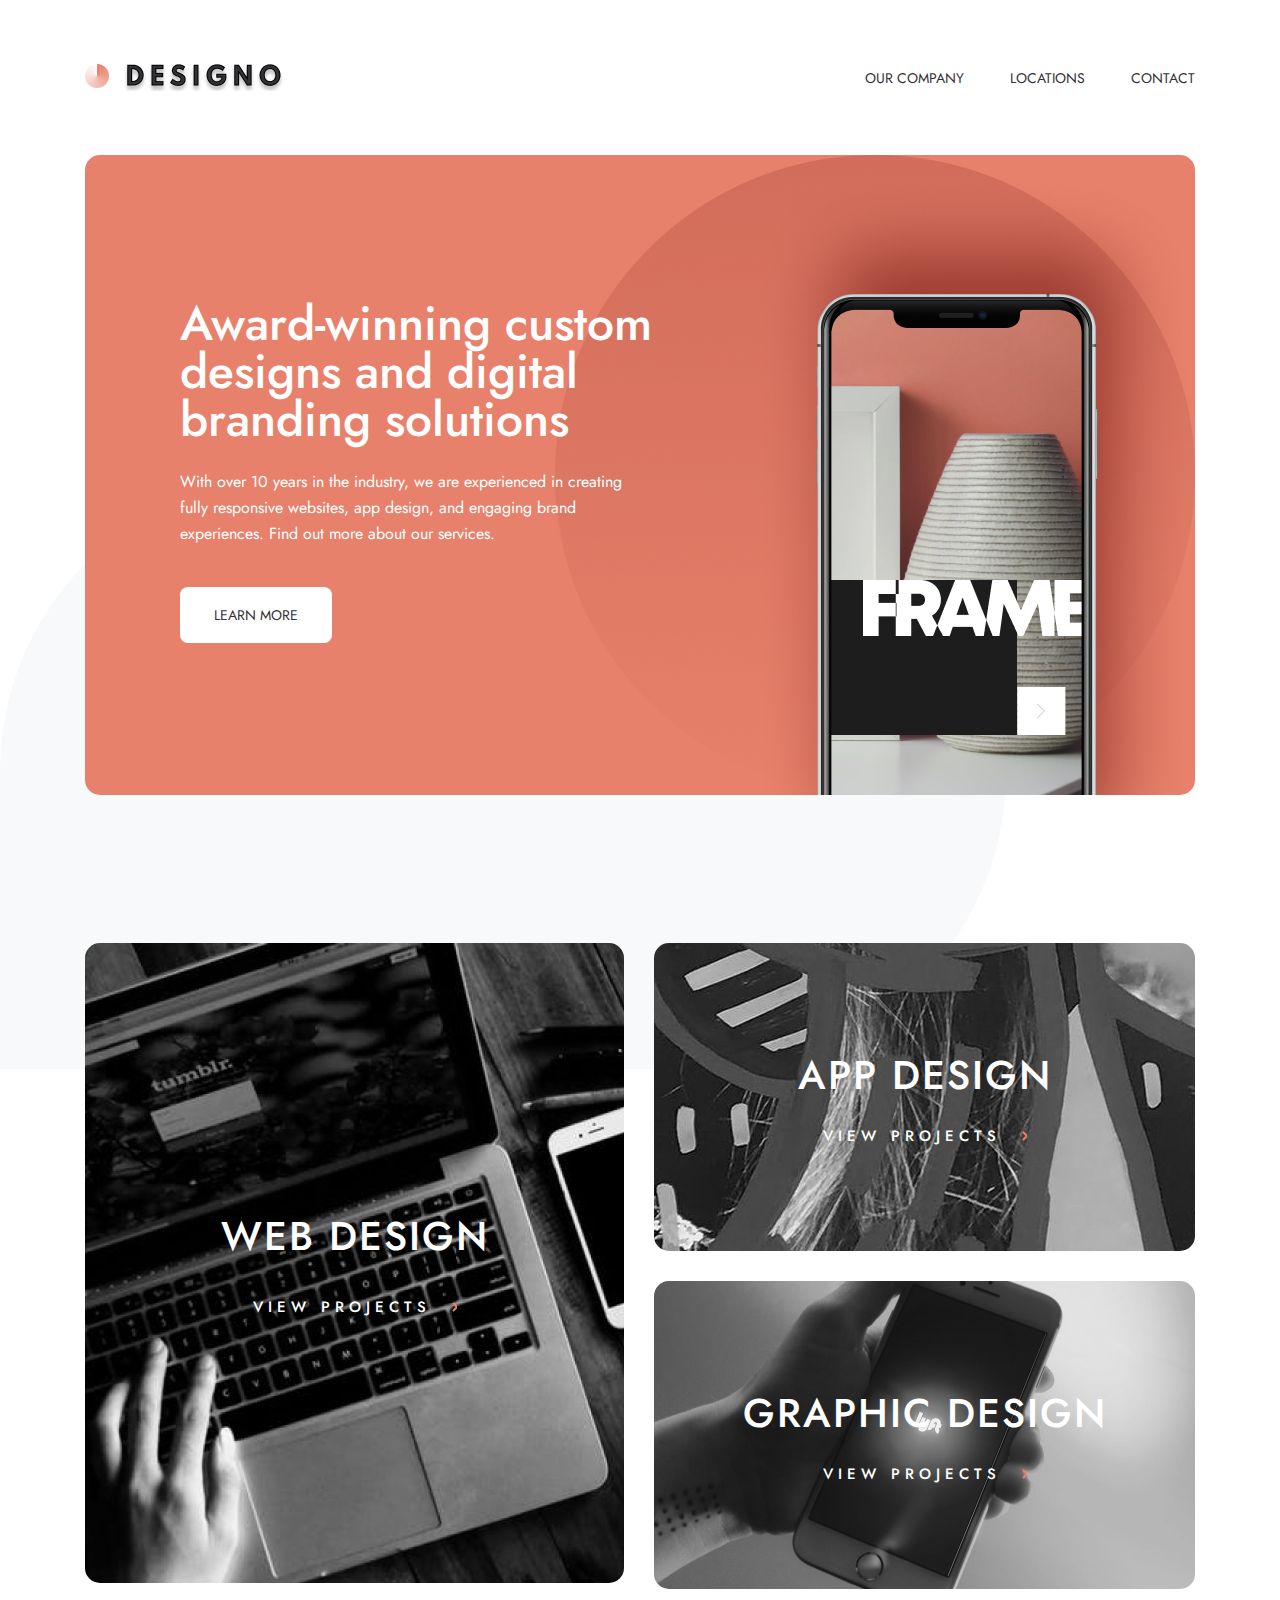
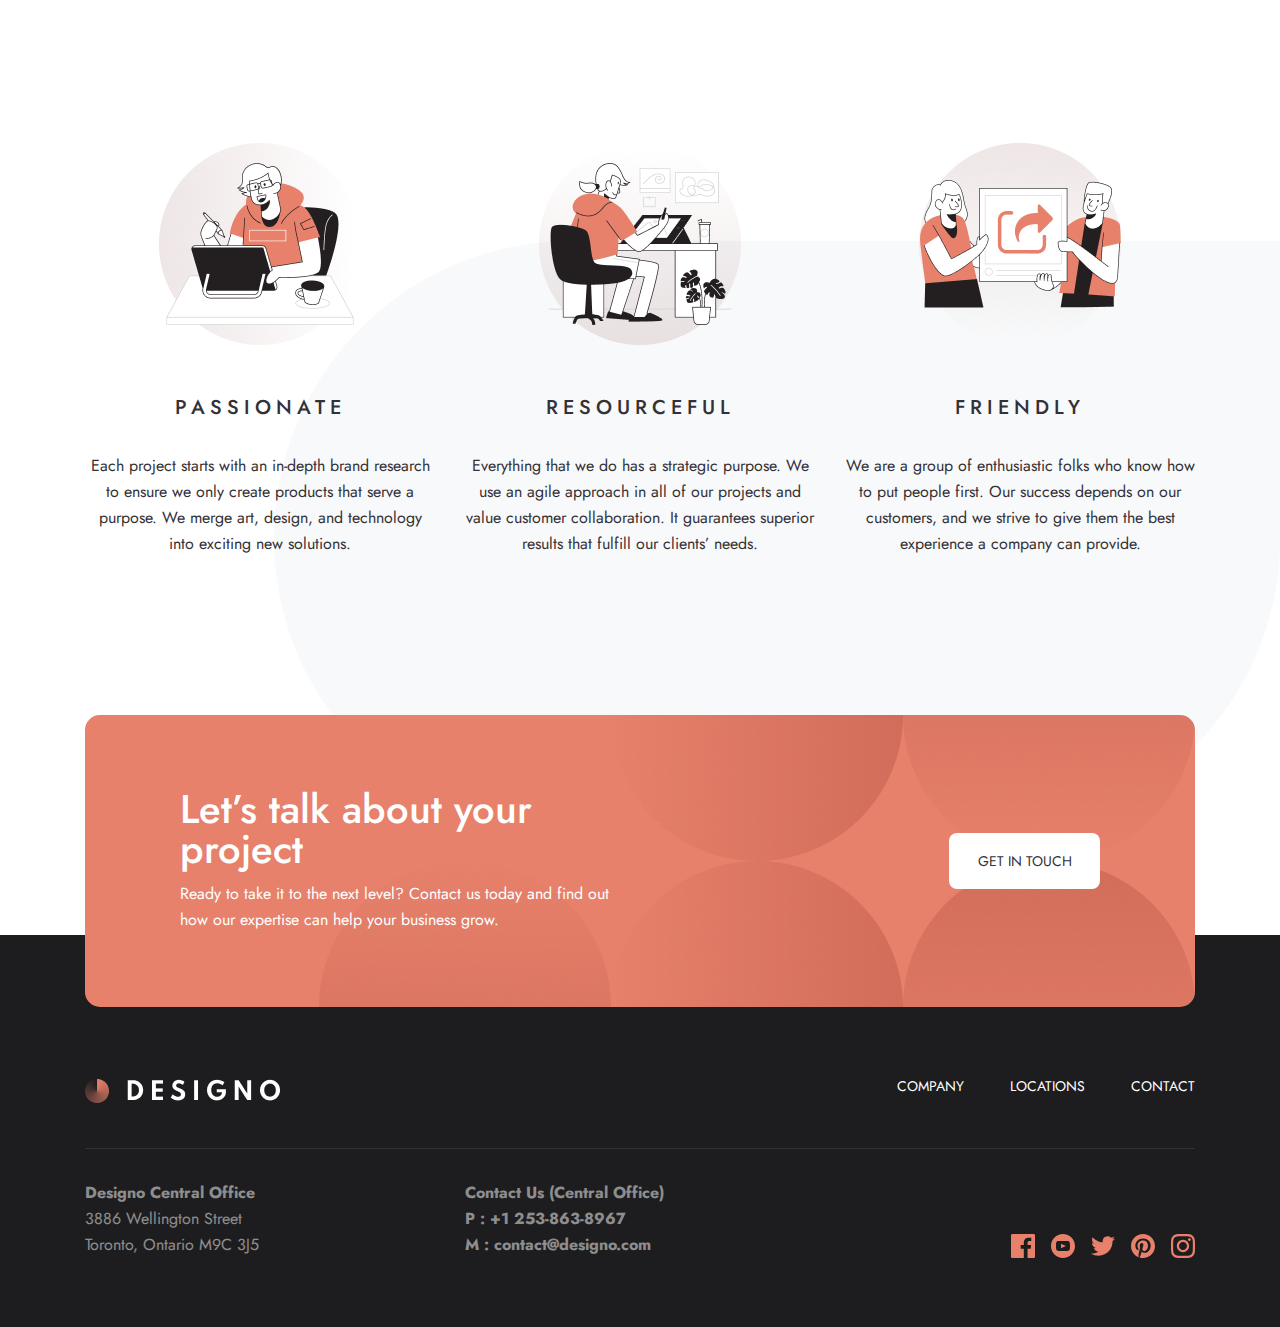
==== 01/index.html @ c0228f91 "finish footer section" ====
<!DOCTYPE html>
<html lang="en">
  <head>
    <meta charset="UTF-8" />
    <meta name="viewport" content="width=device-width, initial-scale=1.0" />
    <link rel="preconnect" href="https://fonts.googleapis.com" />
    <link rel="preconnect" href="https://fonts.gstatic.com" crossorigin />
    <link
      href="https://fonts.googleapis.com/css2?family=Jost:wght@400;500&family=Open+Sans:ital,wght@0,300;0,400;0,500;0,600;0,700;0,800;1,300;1,400;1,500;1,600;1,700;1,800&family=Oswald:wght@200;300;500;700&display=swap"
      rel="stylesheet"
    />

    <link rel="stylesheet" href="style.css" />
    <title>Document</title>
  </head>
  <body>
    <heder
      ><section>
        <div class="header_conteiner">
          <a class="header_logo" href="#"
            ><img class="logo_img" src="img/Group 13.png" alt=""
          /></a>
          <nav>
            <ul>
              <li><a href="#">OUR COMPANY</a></li>
              <li><a href="#">LOCATIONS</a></li>
              <li><a href="#">CONTACT</a></li>
            </ul>
          </nav>
        </div>
      </section></heder
    >
    <main>
      <div class="main_conteiner">
        <section>
          <div class="fist_section">
            <h1>Award-winning custom designs and digital branding solutions</h1>

            <p>
              With over 10 years in the industry, we are experienced in creating
              fully responsive websites, app design, and engaging brand
              experiences. Find out more about our services.
            </p>
            <a class="frame_button" href="#">Learn More</a>
          </div>
        </section>
        <section>
          <div class="second_section">
            <div class="second_section_item left_item">
              <div class="hover_item">
                <h2>WEB DESIGN</h2>
                <a href="#">VIEW PROJECTS</a>
              </div>
            </div>
            <div class="second_section_item right_item">
              <div class="right_item__first">
                <div class="hover_item">
                  <h2>APP DESIGN</h2>
                  <a href="#">VIEW PROJECTS</a>
                </div>
              </div>
              <div class="right_item__second">
                <div class="hover_item">
                  <h2>GRAPHIC DESIGN</h2>
                  <a href="#">VIEW PROJECTS</a>
                </div>
              </div>
            </div>
          </div>
        </section>
        <section>
          <div class="three_section_container">
            <div>
              <img src="./img/Group 23.png" alt="" />
              <h2>PASSIONATE</h2>
              <p>
                Each project starts with an in-depth brand research to ensure we
                only create products that serve a purpose. We merge art, design,
                and technology into exciting new solutions.
              </p>
            </div>
            <div>
              <img src="./img/Group 22.png" alt="" />
              <h2>RESOURCEFUL</h2>
              <p>
                Everything that we do has a strategic purpose. We use an agile
                approach in all of our projects and value customer
                collaboration. It guarantees superior results that fulfill our
                clients’ needs.
              </p>
            </div>
            <div>
              <img src="./img/Group 21.png" alt="" />
              <h2>FRIENDLY</h2>
              <p>
                We are a group of enthusiastic folks who know how to put people
                first. Our success depends on our customers, and we strive to
                give them the best experience a company can provide.
              </p>
            </div>
          </div>
        </section>
      </div>
    </main>
    <footer>
      <section>
        <div class="touch">
          <div class="touch__content">
            <h2>Let’s talk about your project</h2>
            <p>
              Ready to take it to the next level? Contact us today and find out
              how our expertise can help your business grow.
            </p>
          </div>
          <a href="#">Get in touch</a>
        </div>
        <div class="footer-container">
          <div class="footer-container__menu">
            <div><img src="./img/logo-footer.png" alt="logo-footer" /></div>
            <div class="footer_menu">
              <ul>
                <li><a href="#">COMPANY</a></li>
                <li><a href="#">LOCATIONS</a></li>
                <li><a href="#">CONTACT</a></li>
              </ul>
            </div>
          </div>
          <div class="footer-container__content">
            <div
              class="footer-container__content__item footer-container__content_text"
            >
              <h2>Designo Central Office</h2>
              <p>3886 Wellington Street</p>
              <p>Toronto, Ontario M9C 3J5</p>
            </div>
            <div
              class="footer-container__content__item footer-container__content_text-2"
            >
              <p>Contact Us (Central Office)</p>
              <p>P : +1 253-863-8967</p>
              <p>M : contact@designo.com</p>
            </div>
            <div class="footer-container__content__item footer-container__content__item_logo">
              <a href="#"></a>
              <a href="#"></a>
              <a href="#"></a>
              <a href="#"></a>
              <a href="#"></a>
            </div>
          </div>
        </div>
      </section>
    </footer>
    <script src="style.css"></script>
  </body>
</html>
---- 01/style.css ----
* {
  margin: 0;
  padding: 0;
  box-sizing: border-box;
}

body {
  font-family: "Jost", sans-serif;
  font-size: 14px;
  line-height: 14px;
  color: #333136;
}
main {
  max-width: 1440px;
  margin: 0 auto;
}
section {
  max-width: 1110px;
  margin: 0 auto;
}
.header_conteiner {
  display: flex;
  justify-content: space-between;
  align-items: center;
  height: 155px;
}
.logo_img {
  line-height: 0;
  height: 26;
  width: 202;
}
li {
  display: inline-block;
  margin-left: 42px;
}
a {
  text-decoration: none;
  color: #333136;
}
li a:hover {
  text-decoration: underline;
}
.header_logo {
  line-height: 0;
}
.fist_section {
  padding: 145px 0 0 95px;
  color: white;
  width: 100%;
  height: 640px;
  background: url("./img/Group\ 64\ Copy.png"), url("./img/Oval.png"), #e7816b;
  background-repeat: no-repeat;
  background-position: bottom right;
  border-radius: 15px;
  margin-bottom: 148px;
}
.fist_section h1 {
  margin-bottom: 25px;
  width: 540px;
  font-size: 48px;
  font-weight: 500;
  line-height: 48px;
}
.fist_section p {
  width: 445px;
  font-size: 16px;
  font-weight: 400;
  line-height: 26px;
  margin-bottom: 40px;
}
.frame_button,
.touch a {
  width: 152px;
  height: 56px;
  display: flex;
  justify-content: center;
  align-items: center;
  text-transform: uppercase;
  background: white;
  border-radius: 8px;
  transition: all 0.5s cubic-bezier(0.95, 0.05, 0.795, 0.035);
}

.frame_button:hover,
.touch a:hover {
  background: #ffad9b;
  color: white;
}
main {
  background: url("./img/Rectangle.png"), url("./img/Rectangle\ Copy\ 4.png");
  background-repeat: no-repeat;
  background-position: left top 320px, right bottom 100px;
}
.second_section {
  display: flex;
  gap: 30px;
  color: white;
}

.second_section h2 {
  font-size: 40px;
  font-weight: 500;
  line-height: 48px;
  letter-spacing: 2px;
}

.second_section a {
  color: white;
  font-size: 15px;
  font-weight: 500;
  text-transform: uppercase;
  letter-spacing: 5px;
  background-image: url("./img/Path\ 5.png");
  background-repeat: no-repeat;
  background-position: right center;
  padding-right: 26px;
}
.second_section_item {
  width: 541px;
  height: 640px;
  margin-bottom: 160px;
  background-repeat: no-repeat;
  background-size: cover;
  background-position: center center;
}

.left_item {
  background-image: url("./img/Bitmap_1.png");
  border-radius: 15px;
}

.right_item {
  display: flex;
  flex-direction: column;
  gap: 30px;
}

.right_item div {
  border-radius: 15px;
  width: 541px;
  height: 308px;
  display: flex;
  flex-direction: column;
  justify-content: center;
  align-items: center;
  gap: 30px;
}

.right_item__first {
  background-image: url("./img/Bitmap_2.png");
}

.right_item__second {
  background-image: url("./img/Bitmap_3.png");
}

.hover_item {
  width: 100%;
  height: 100%;
  border-radius: inherit;
  display: flex;
  flex-direction: column;
  justify-content: center;
  align-items: center;
  gap: 40px;
  transition: background 0.5s ease-in-out;
}

.hover_item:hover {
  background: rgba(231, 129, 107, 0.8);
}

.three_section_container {
  display: flex;
  justify-content: space-between;
  gap: 30px;
}
.three_section_container div {
  text-align: center;
  width: 350px;
  min-height: 792px;
}
.three_section_container div h2 {
  margin: 48px 0 32px 0;
  padding: 0 74px;
  font-size: 20px;
  font-weight: 500;
  line-height: 26px;
  letter-spacing: 5px;
  word-wrap: break-word;
}
.three_section_container div p {
  font-size: 16px;
  font-weight: 400;
  line-height: 26px;
  word-wrap: break-word;
}

footer {
  background: rgba(29, 28, 30, 1);
  min-height: 392px;
  position: relative;
  padding-top: 144px;
}
.touch {
  height: 292px;
  max-width: 1110px;
  width: 100%;
  background: #e7816b;
  border-radius: 15px;
  position: absolute;
  top: -220px;
  background-image: url("./img/Group\ 31.png");
  background-repeat: no-repeat;
  background-position: right center;
  display: flex;
  justify-content: center;
  align-items: center;
  padding: 0 95px;
  column-gap: 310px;
}
.touch a {
  padding: 18px 18px;
}
.touch__content {
  max-width: 459px;
  color: white;
  padding-right: 10px;
}
.touch__content h2 {
  font-size: 40px;
  font-weight: 500;
  line-height: 40px;
  margin-bottom: 12px;
}
.touch__content p {
  font-size: 16px;
  line-height: 26px;
}
.footer-container__menu {
  display: flex;
  justify-content: space-between;
  padding-bottom: 40px;
  border-bottom: 1px solid rgb(255, 255, 255, 0.095);
}
.footer_menu a {
  color: white;
}
.footer-container__content {
  display: flex;
  justify-content: space-between;
  margin-top: 31px;
}
.footer-container__content__item {
  width: 350px;
  height: 78px;
}

.footer-container__content_text,
.footer-container__content_text-2 {
  color: rgb(255, 255, 255);
  line-height: 26px;
  font-size: 16px;
  opacity: 0.5;
}

.footer-container__content_text h2{
  font-weight: 700;
  font-size: 16px;
}

.footer-container__content_text p {
  font-weight: 400;
}
.footer-container__content_text-2 p {
  font-weight: 700;
  font-size: 16px;
}
.footer-container__content__item_logo {
  display: flex;
  justify-content: end;
  align-items: end;
  gap: 16px;
}
.footer-container__content__item_logo > a {
  width: 24px;
  height: 24px;
  background-repeat: no-repeat;
  background-position: center center;
}

.footer-container__content__item_logo > a:nth-child(1){
  background-image: url("./img/logo-facebook.svg");
}
.footer-container__content__item_logo > a:nth-child(2){
  background-image: url("./img/logo-youtube.svg");
}
.footer-container__content__item_logo > a:nth-child(3){
  background-image: url("./img/logo-twiter.svg");
}
.footer-container__content__item_logo > a:nth-child(4){
  background-image: url("./img/logo-p.svg");
}
.footer-container__content__item_logo > a:nth-child(5){
  background-image: url("./img/logo-instagram.svg");
}
.footer-container__content__item_logo > a:nth-child(1):hover{
  background-image: url("./img/logo-facebook-h.svg");
}
.footer-container__content__item_logo > a:nth-child(2):hover{
  background-image: url("./img/logo-youtube-h.svg");
}
.footer-container__content__item_logo > a:nth-child(3):hover{
  background-image: url("./img/logo-twitter-h.svg");
}
.footer-container__content__item_logo > a:nth-child(4):hover{
  background-image: url("./img/logo-p-h.svg");
}
.footer-container__content__item_logo > a:nth-child(5):hover{
  background-image: url("./img/logo-instagrsm-h.svg");
}
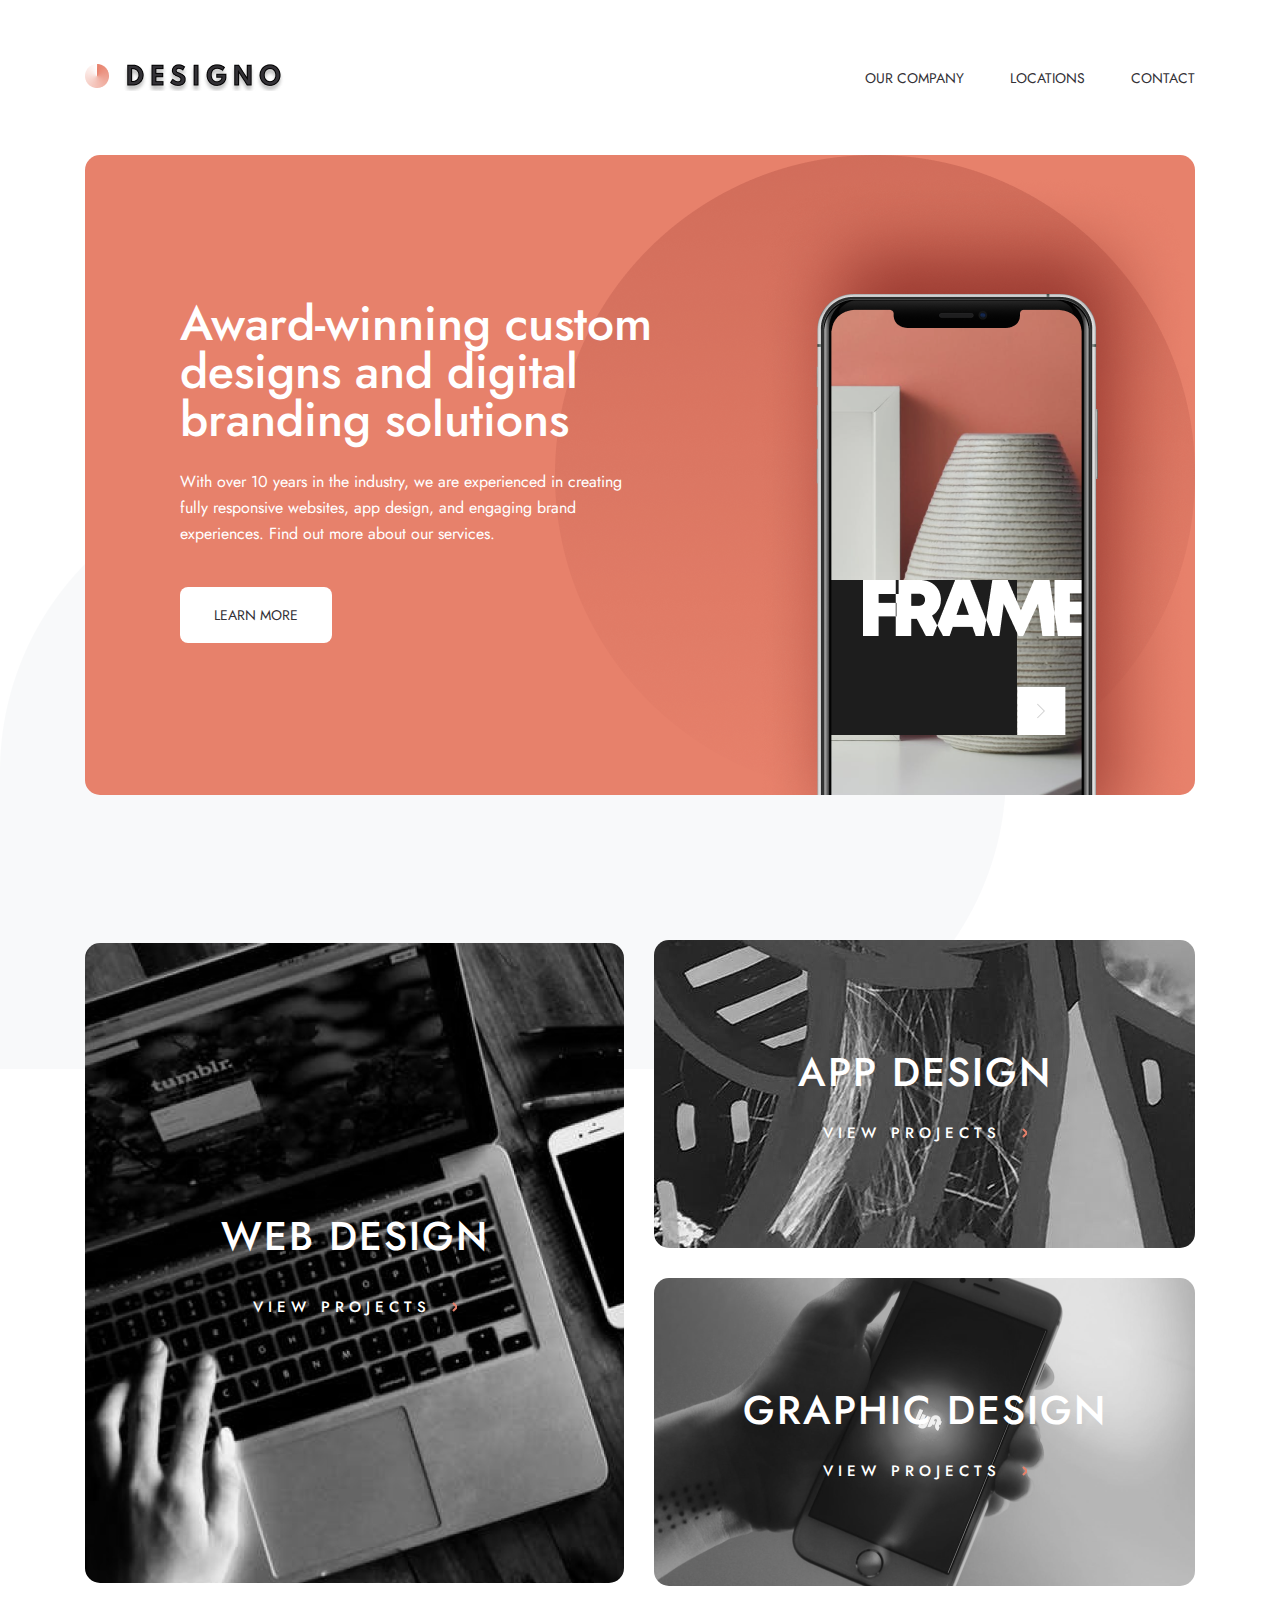
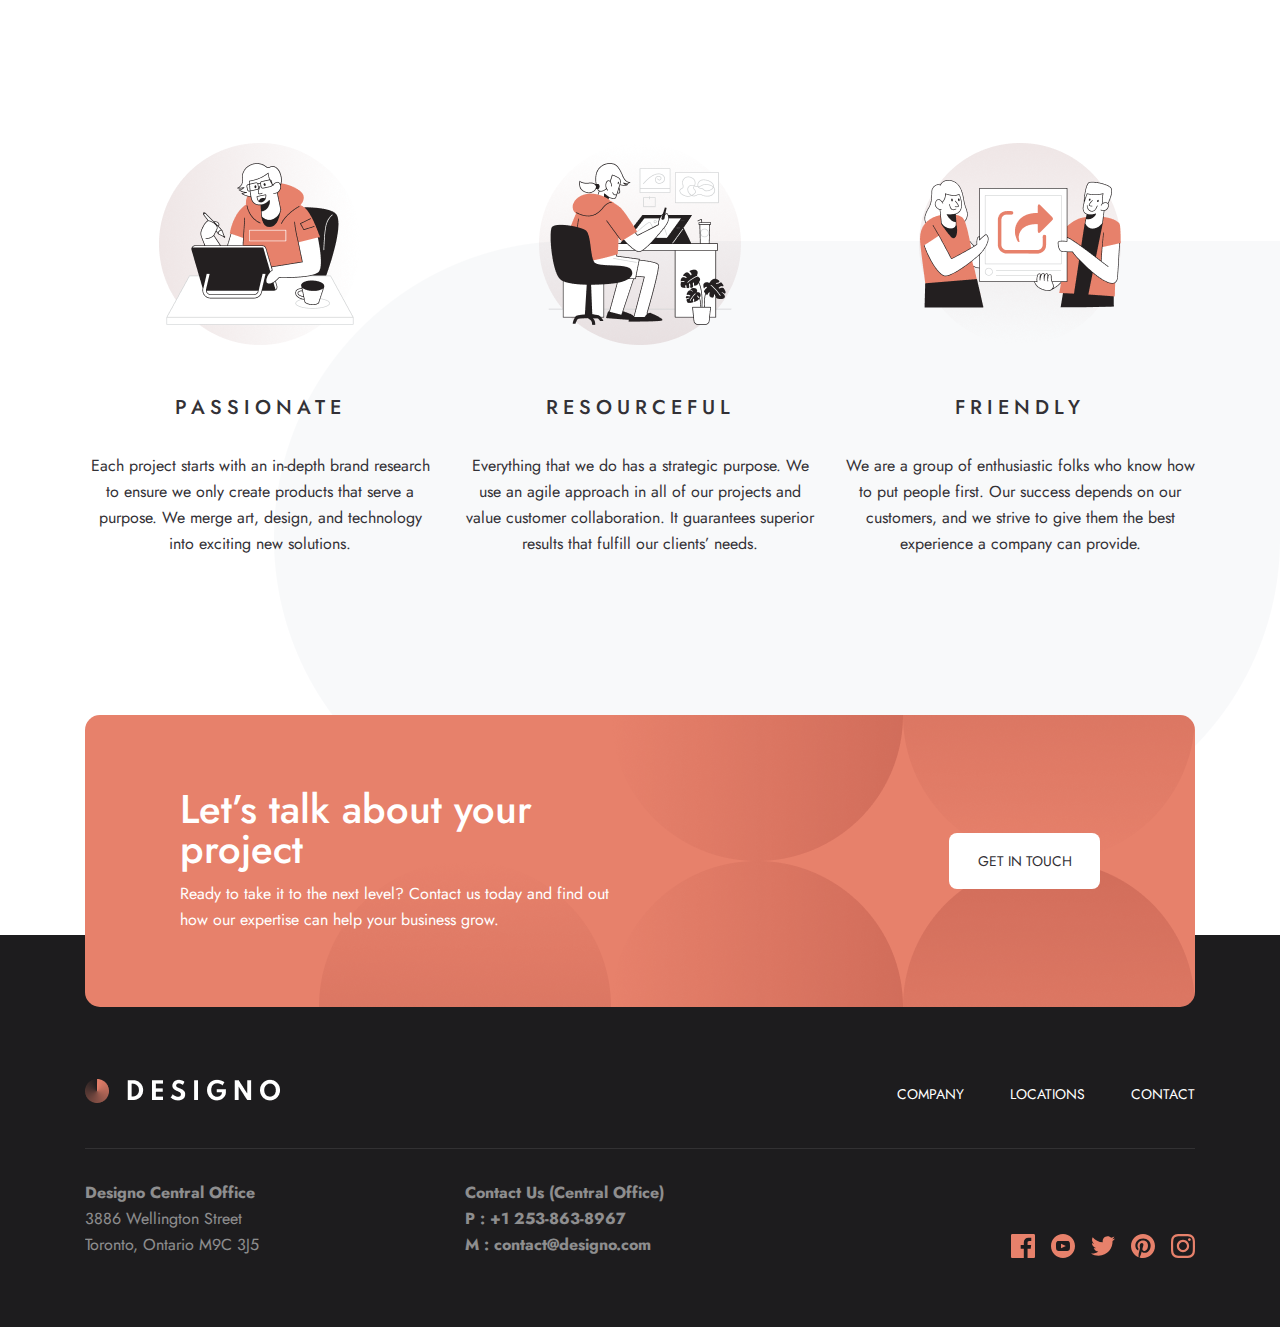
==== commit 71d76c08: "refactor web page" ====
--- a/01/index.html
+++ b/01/index.html
@@ -16,7 +16,7 @@
   <body>
     <heder
       ><section>
-        <div class="header_conteiner">
+        <div class="header_conteiner flex">
           <a class="header_logo" href="#"
             ><img class="logo_img" src="img/Group 13.png" alt=""
           /></a>
@@ -41,26 +41,26 @@
               fully responsive websites, app design, and engaging brand
               experiences. Find out more about our services.
             </p>
-            <a class="frame_button" href="#">Learn More</a>
+            <a class="frame_button flex" href="#">Learn More</a>
           </div>
         </section>
         <section>
-          <div class="second_section">
+          <div class="second_section flex">
             <div class="second_section_item left_item">
-              <div class="hover_item">
+              <div class="hover_item flex">
                 <h2>WEB DESIGN</h2>
-                <a href="#">VIEW PROJECTS</a>
+                <a href="./web.html">VIEW PROJECTS</a>
               </div>
             </div>
-            <div class="second_section_item right_item">
+            <div class="second_section_item right_item flex">
               <div class="right_item__first">
-                <div class="hover_item">
+                <div class="hover_item flex">
                   <h2>APP DESIGN</h2>
                   <a href="#">VIEW PROJECTS</a>
                 </div>
               </div>
-              <div class="right_item__second">
-                <div class="hover_item">
+              <div class="right_item__second flex">
+                <div class="hover_item flex">
                   <h2>GRAPHIC DESIGN</h2>
                   <a href="#">VIEW PROJECTS</a>
                 </div>
@@ -69,7 +69,7 @@
           </div>
         </section>
         <section>
-          <div class="three_section_container">
+          <div class="three_section_container flex">
             <div>
               <img src="./img/Group 23.png" alt="" />
               <h2>PASSIONATE</h2>
@@ -104,7 +104,7 @@
     </main>
     <footer>
       <section>
-        <div class="touch">
+        <div class="touch flex">
           <div class="touch__content">
             <h2>Let’s talk about your project</h2>
             <p>
@@ -112,11 +112,15 @@
               how our expertise can help your business grow.
             </p>
           </div>
-          <a href="#">Get in touch</a>
+          <a class="flex" href="#">Get in touch</a>
         </div>
         <div class="footer-container">
-          <div class="footer-container__menu">
-            <div><img src="./img/logo-footer.png" alt="logo-footer" /></div>
+          <div class="footer-container__menu flex">
+            <div>
+              <a href="./index.html"
+                ><img src="./img/logo-footer.png" alt="logo-footer"
+              /></a>
+            </div>
             <div class="footer_menu">
               <ul>
                 <li><a href="#">COMPANY</a></li>
@@ -125,7 +129,7 @@
               </ul>
             </div>
           </div>
-          <div class="footer-container__content">
+          <div class="footer-container__content flex">
             <div
               class="footer-container__content__item footer-container__content_text"
             >
@@ -140,7 +144,9 @@
               <p>P : +1 253-863-8967</p>
               <p>M : contact@designo.com</p>
             </div>
-            <div class="footer-container__content__item footer-container__content__item_logo">
+            <div
+              class="footer-container__content__item footer-container__content__item_logo flex"
+            >
               <a href="#"></a>
               <a href="#"></a>
               <a href="#"></a>
--- a/01/style.css
+++ b/01/style.css
@@ -18,10 +18,13 @@
   max-width: 1110px;
   margin: 0 auto;
 }
+.flex {
+  display: flex;
+  justify-content: center;
+  align-items: center;
+}
 .header_conteiner {
-  display: flex;
   justify-content: space-between;
-  align-items: center;
   height: 155px;
 }
 .logo_img {
@@ -72,9 +75,6 @@
 .touch a {
   width: 152px;
   height: 56px;
-  display: flex;
-  justify-content: center;
-  align-items: center;
   text-transform: uppercase;
   background: white;
   border-radius: 8px;
@@ -92,7 +92,6 @@
   background-position: left top 320px, right bottom 100px;
 }
 .second_section {
-  display: flex;
   gap: 30px;
   color: white;
 }
@@ -130,7 +129,6 @@
 }
 
 .right_item {
-  display: flex;
   flex-direction: column;
   gap: 30px;
 }
@@ -139,10 +137,7 @@
   border-radius: 15px;
   width: 541px;
   height: 308px;
-  display: flex;
-  flex-direction: column;
-  justify-content: center;
-  align-items: center;
+  flex-direction: column;
   gap: 30px;
 }
 
@@ -158,10 +153,7 @@
   width: 100%;
   height: 100%;
   border-radius: inherit;
-  display: flex;
-  flex-direction: column;
-  justify-content: center;
-  align-items: center;
+  flex-direction: column;
   gap: 40px;
   transition: background 0.5s ease-in-out;
 }
@@ -171,7 +163,6 @@
 }
 
 .three_section_container {
-  display: flex;
   justify-content: space-between;
   gap: 30px;
 }
@@ -213,9 +204,6 @@
   background-image: url("./img/Group\ 31.png");
   background-repeat: no-repeat;
   background-position: right center;
-  display: flex;
-  justify-content: center;
-  align-items: center;
   padding: 0 95px;
   column-gap: 310px;
 }
@@ -238,7 +226,6 @@
   line-height: 26px;
 }
 .footer-container__menu {
-  display: flex;
   justify-content: space-between;
   padding-bottom: 40px;
   border-bottom: 1px solid rgb(255, 255, 255, 0.095);
@@ -247,7 +234,6 @@
   color: white;
 }
 .footer-container__content {
-  display: flex;
   justify-content: space-between;
   margin-top: 31px;
 }
@@ -264,7 +250,7 @@
   opacity: 0.5;
 }
 
-.footer-container__content_text h2{
+.footer-container__content_text h2 {
   font-weight: 700;
   font-size: 16px;
 }
@@ -277,7 +263,6 @@
   font-size: 16px;
 }
 .footer-container__content__item_logo {
-  display: flex;
   justify-content: end;
   align-items: end;
   gap: 16px;
@@ -289,33 +274,88 @@
   background-position: center center;
 }
 
-.footer-container__content__item_logo > a:nth-child(1){
+.footer-container__content__item_logo > a:nth-child(1) {
   background-image: url("./img/logo-facebook.svg");
 }
-.footer-container__content__item_logo > a:nth-child(2){
+.footer-container__content__item_logo > a:nth-child(2) {
   background-image: url("./img/logo-youtube.svg");
 }
-.footer-container__content__item_logo > a:nth-child(3){
+.footer-container__content__item_logo > a:nth-child(3) {
   background-image: url("./img/logo-twiter.svg");
 }
-.footer-container__content__item_logo > a:nth-child(4){
+.footer-container__content__item_logo > a:nth-child(4) {
   background-image: url("./img/logo-p.svg");
 }
-.footer-container__content__item_logo > a:nth-child(5){
+.footer-container__content__item_logo > a:nth-child(5) {
   background-image: url("./img/logo-instagram.svg");
 }
-.footer-container__content__item_logo > a:nth-child(1):hover{
+.footer-container__content__item_logo > a:nth-child(1):hover {
   background-image: url("./img/logo-facebook-h.svg");
 }
-.footer-container__content__item_logo > a:nth-child(2):hover{
+.footer-container__content__item_logo > a:nth-child(2):hover {
   background-image: url("./img/logo-youtube-h.svg");
 }
-.footer-container__content__item_logo > a:nth-child(3):hover{
+.footer-container__content__item_logo > a:nth-child(3):hover {
   background-image: url("./img/logo-twitter-h.svg");
 }
-.footer-container__content__item_logo > a:nth-child(4):hover{
+.footer-container__content__item_logo > a:nth-child(4):hover {
   background-image: url("./img/logo-p-h.svg");
 }
-.footer-container__content__item_logo > a:nth-child(5):hover{
+.footer-container__content__item_logo > a:nth-child(5):hover {
   background-image: url("./img/logo-instagrsm-h.svg");
-}+}
+
+.web div.right_item {
+  width: 100%;
+  flex-direction: row;
+}
+
+main.web .touch {
+  position: static;
+  height: 252px;
+  background-color: rgba(231, 129, 107, 1);
+  background-image: url("./img/BacgroundImageWedTouch.png");
+  flex-direction: column;
+}
+
+.web .touch h1 {
+  color: white;
+  font-size: 48px;
+  font-weight: 500;
+  line-height: 48px;
+  margin-bottom: 24px;
+}
+
+.web .touch p {
+  color: white;
+  font-size: 16px;
+  font-weight: 400;
+  line-height: 26px;
+}
+
+.web .works {
+}
+
+.web .works__item {
+  width: 350px;
+  height: 478px;
+  background: #fdf3f0;
+  border-radius: 15px;
+  flex-direction: column;
+}
+
+.works__item h3 {
+  color: #e7816b;
+  text-align: center;
+  font-size: 20px;
+  font-weight: 500;
+  line-height: 26px;
+}
+.works__item p {
+  width: 286px;
+  color: #333136;
+  text-align: center;
+  font-size: 16px;
+  font-weight: 400;
+  line-height: 26px;
+}
